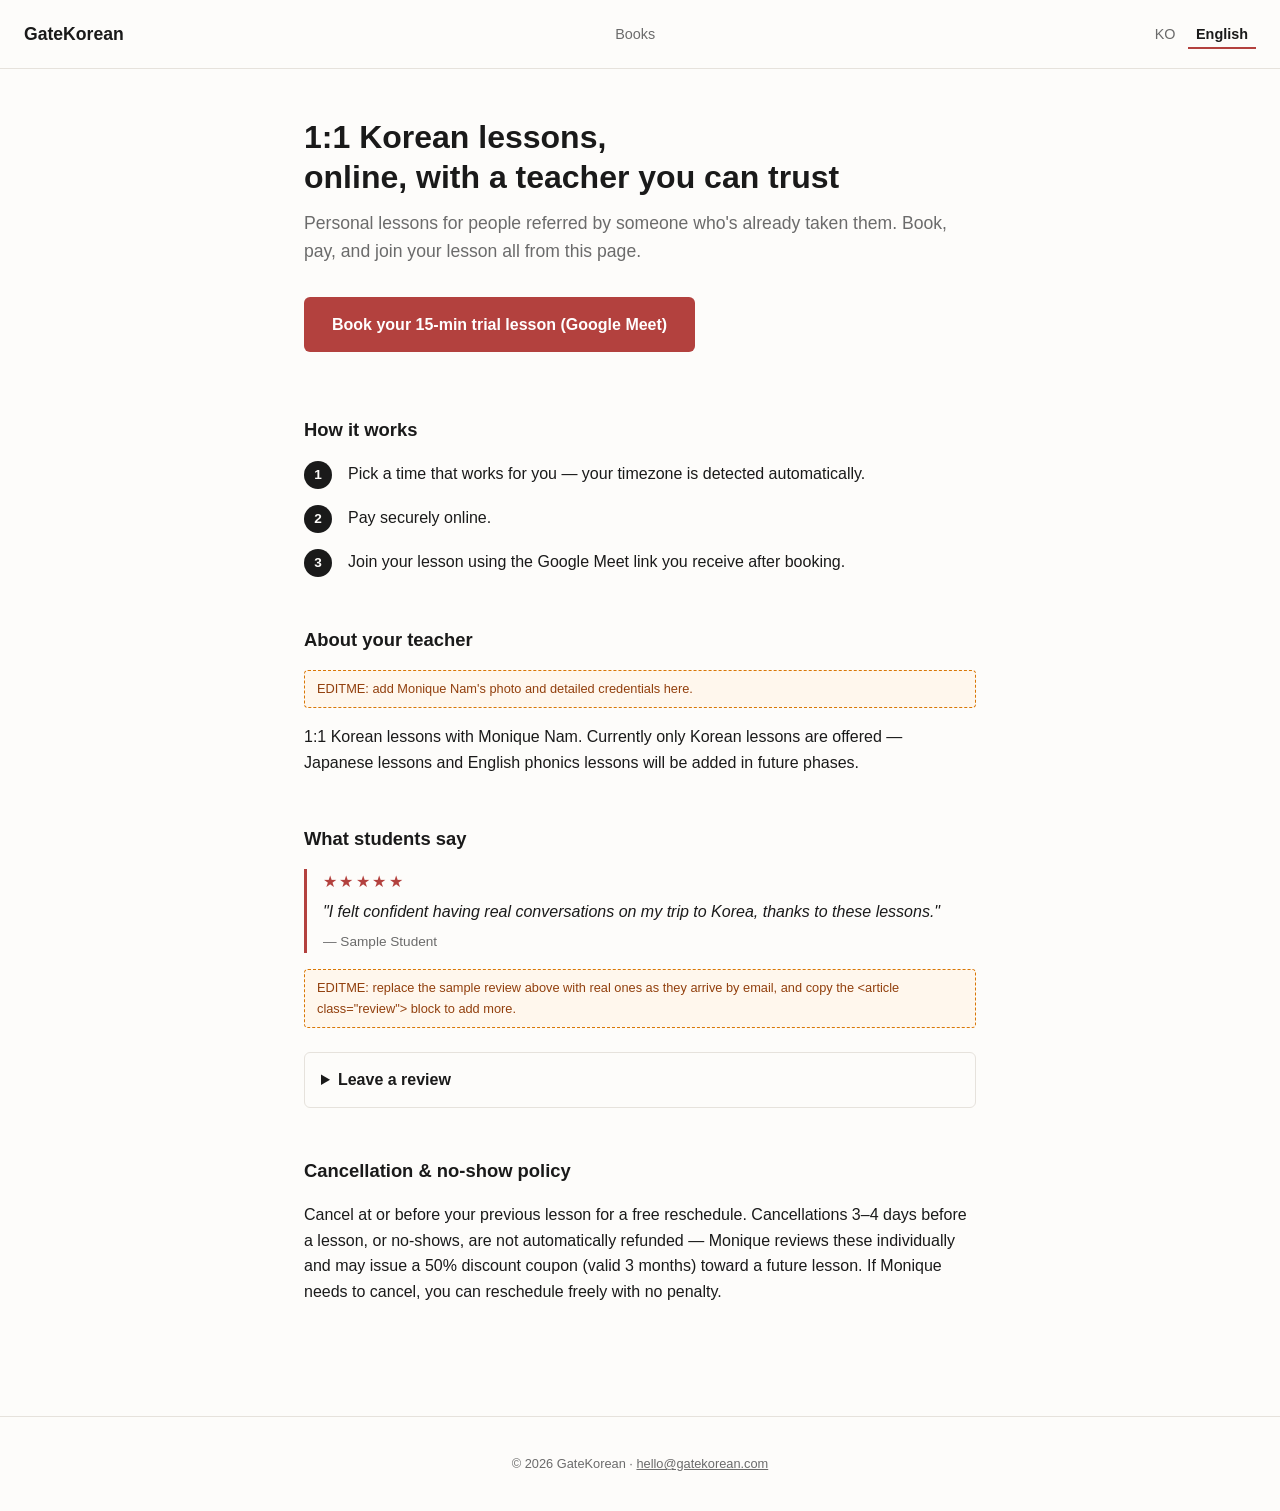
==== en/index.html @ 8f3b7440 "Add student review section and book archive pages Reviews are curated by hand from Formspree-emailed" ====
<!doctype html>
<html lang="en">
<head>
<meta charset="utf-8">
<meta name="viewport" content="width=device-width, initial-scale=1">
<title>1:1 Online Korean Lessons with Monique</title>
<meta name="description" content="Personal 1:1 Korean lessons over video. Book, pay, and join your lesson all in one place.">
<link rel="stylesheet" href="/assets/style.css">
</head>
<body>
<header class="site">
  <a class="brand" href="/en/">GateKorean</a>
  <nav class="site-nav">
    <a href="/en/books/">Books</a>
  </nav>
  <nav class="lang-toggle">
    <a href="/ko/">KO</a>
    <a href="/en/" class="active">English</a>
  </nav>
</header>

<main>
  <div class="wrap">
    <h1>1:1 Korean lessons,<br>online, with a teacher you can trust</h1>
    <p class="tagline">Personal lessons for people referred by someone who's already taken them. Book, pay, and join your lesson all from this page.</p>

    <a class="cta" href="https://cal.com/moniquenam/moniquekor-trial-lesson-15min" target="_blank" rel="noopener">Book your 15-min trial lesson (Google Meet)</a>

    <section>
      <h2>How it works</h2>
      <ol class="steps">
        <li><span class="num">1</span><span>Pick a time that works for you — your timezone is detected automatically.</span></li>
        <li><span class="num">2</span><span>Pay securely online.</span></li>
        <li><span class="num">3</span><span>Join your lesson using the Google Meet link you receive after booking.</span></li>
      </ol>
    </section>

    <section>
      <h2>About your teacher</h2>
      <div class="placeholder">EDITME: add Monique Nam's photo and detailed credentials here.</div>
      <p>1:1 Korean lessons with Monique Nam. Currently only Korean lessons are offered — Japanese lessons and English phonics lessons will be added in future phases.</p>
    </section>

    <section>
      <h2>What students say</h2>

      <div class="reviews">
        <article class="review">
          <div class="review-stars" aria-hidden="true">★★★★★</div>
          <p class="review-comment">"I felt confident having real conversations on my trip to Korea, thanks to these lessons."</p>
          <p class="review-name">— Sample Student</p>
        </article>
      </div>
      <div class="placeholder">EDITME: replace the sample review above with real ones as they arrive by email, and copy the &lt;article class="review"&gt; block to add more.</div>

      <details class="review-form-wrap">
        <summary>Leave a review</summary>
        <form class="review-form" action="https://formspree.io/f/EDITME" method="POST">
          <label for="review-name">Name</label>
          <input type="text" id="review-name" name="name" required>

          <fieldset class="star-rating">
            <legend>Rating</legend>
            <input type="radio" id="star5" name="rating" value="5" required><label for="star5" title="5 stars">★</label>
            <input type="radio" id="star4" name="rating" value="4"><label for="star4" title="4 stars">★</label>
            <input type="radio" id="star3" name="rating" value="3"><label for="star3" title="3 stars">★</label>
            <input type="radio" id="star2" name="rating" value="2"><label for="star2" title="2 stars">★</label>
            <input type="radio" id="star1" name="rating" value="1"><label for="star1" title="1 star">★</label>
          </fieldset>

          <label for="review-comment">Comment</label>
          <textarea id="review-comment" name="comment" rows="4" required></textarea>

          <input type="text" name="_gotcha" style="display:none" tabindex="-1" autocomplete="off">
          <input type="hidden" name="_subject" value="New review — GateKorean">

          <button type="submit" class="cta">Submit review</button>
        </form>
      </details>
    </section>

    <section>
      <h2>Cancellation & no-show policy</h2>
      <p>Cancel at or before your previous lesson for a free reschedule. Cancellations 3–4 days before a lesson, or no-shows, are not automatically refunded — Monique reviews these individually and may issue a 50% discount coupon (valid 3 months) toward a future lesson. If Monique needs to cancel, you can reschedule freely with no penalty.</p>
    </section>
  </div>
</main>

<footer class="site">
  <p>&copy; 2026 GateKorean · <a href="mailto:hello@gatekorean.com">hello@gatekorean.com</a></p>
</footer>
</body>
</html>
---- assets/style.css ----
:root {
  --ink: #1a1a1a;
  --paper: #fdfcfa;
  --accent: #b3413e;
  --muted: #6b6b6b;
  --line: #e6e2dc;
  --max-width: 720px;
}

* { box-sizing: border-box; }

html { scroll-behavior: smooth; }

body {
  margin: 0;
  font-family: -apple-system, BlinkMacSystemFont, "Apple SD Gothic Neo", "Noto Sans KR", "Segoe UI", sans-serif;
  color: var(--ink);
  background: var(--paper);
  line-height: 1.6;
}

.wrap {
  max-width: var(--max-width);
  margin: 0 auto;
  padding: 0 1.5rem;
}

header.site {
  display: flex;
  align-items: center;
  justify-content: space-between;
  padding: 1.25rem 1.5rem;
  border-bottom: 1px solid var(--line);
}

header.site .brand {
  font-weight: 700;
  font-size: 1.1rem;
  text-decoration: none;
  color: var(--ink);
}

.site-nav a {
  color: var(--muted);
  text-decoration: none;
  font-size: 0.9rem;
  padding: 0.3rem 0.5rem;
}

.site-nav a:hover,
.site-nav a[aria-current="page"] {
  color: var(--ink);
  font-weight: 700;
}

.lang-toggle a {
  color: var(--muted);
  text-decoration: none;
  font-size: 0.9rem;
  padding: 0.3rem 0.5rem;
}

.lang-toggle a.active {
  color: var(--ink);
  font-weight: 700;
  border-bottom: 2px solid var(--accent);
}

main .wrap { padding-top: 3rem; padding-bottom: 4rem; }

h1 {
  font-size: 2rem;
  line-height: 1.25;
  margin: 0 0 0.75rem;
}

.tagline {
  font-size: 1.1rem;
  color: var(--muted);
  margin: 0 0 2rem;
}

.cta {
  display: inline-block;
  background: var(--accent);
  color: #fff;
  text-decoration: none;
  font-weight: 700;
  padding: 0.9rem 1.75rem;
  border-radius: 6px;
  margin-bottom: 3rem;
}

.cta:hover { opacity: 0.9; }

section {
  margin-bottom: 3rem;
}

section h2 {
  font-size: 1.15rem;
  margin-bottom: 1rem;
}

.steps {
  list-style: none;
  padding: 0;
  margin: 0;
  display: grid;
  gap: 1rem;
}

.steps li {
  display: flex;
  gap: 1rem;
  align-items: flex-start;
}

.steps .num {
  flex-shrink: 0;
  width: 28px;
  height: 28px;
  border-radius: 50%;
  background: var(--ink);
  color: var(--paper);
  display: flex;
  align-items: center;
  justify-content: center;
  font-size: 0.85rem;
  font-weight: 700;
}

.testimonial {
  border-left: 3px solid var(--accent);
  padding-left: 1rem;
  color: var(--muted);
  font-style: italic;
  margin-bottom: 1rem;
}

.testimonial cite {
  display: block;
  margin-top: 0.4rem;
  font-style: normal;
  font-size: 0.85rem;
  color: var(--ink);
}

footer.site {
  border-top: 1px solid var(--line);
  padding: 1.5rem;
  text-align: center;
  color: var(--muted);
  font-size: 0.8rem;
}

footer.site a {
  color: var(--muted);
}

.placeholder {
  background: #fff7ed;
  border: 1px dashed #d97706;
  padding: 0.5rem 0.75rem;
  font-size: 0.8rem;
  color: #92400e;
  border-radius: 4px;
  margin-bottom: 1rem;
}

/* Reviews */

.reviews {
  display: grid;
  gap: 1.5rem;
  margin: 0 0 1rem;
}

.review {
  border-left: 3px solid var(--accent);
  padding-left: 1rem;
}

.review-stars {
  color: var(--accent);
  letter-spacing: 0.15rem;
  margin-bottom: 0.3rem;
}

.review-comment {
  font-style: italic;
  margin: 0 0 0.4rem;
}

.review-name {
  font-size: 0.85rem;
  color: var(--muted);
  margin: 0;
}

.review-form-wrap {
  margin-top: 1.5rem;
  border: 1px solid var(--line);
  border-radius: 6px;
  padding: 0 1rem;
}

.review-form-wrap summary {
  cursor: pointer;
  font-weight: 700;
  padding: 0.9rem 0;
}

.review-form {
  display: grid;
  gap: 0.9rem;
  padding-bottom: 1.25rem;
}

.review-form label {
  font-size: 0.85rem;
  font-weight: 700;
}

.review-form input[type="text"],
.review-form textarea {
  font: inherit;
  width: 100%;
  padding: 0.6rem 0.75rem;
  border: 1px solid var(--line);
  border-radius: 4px;
  background: #fff;
  color: var(--ink);
}

.review-form textarea { resize: vertical; }

.review-form .cta {
  border: 0;
  cursor: pointer;
  font: inherit;
  justify-self: start;
}

.star-rating {
  border: 0;
  padding: 0;
  margin: 0;
  display: flex;
  flex-direction: row-reverse;
  justify-content: flex-end;
  gap: 0.1rem;
}

.star-rating legend {
  font-size: 0.85rem;
  font-weight: 700;
  padding: 0;
  margin-bottom: 0.2rem;
  width: 100%;
}

.star-rating input {
  position: absolute;
  opacity: 0;
  width: 1px;
  height: 1px;
}

.star-rating label {
  font-size: 1.7rem;
  color: var(--line);
  cursor: pointer;
  line-height: 1;
  padding: 0 0.05rem;
}

.star-rating input:checked ~ label,
.star-rating label:hover,
.star-rating label:hover ~ label {
  color: var(--accent);
}

/* Book archive */

.book-list {
  display: grid;
  gap: 2rem;
  margin: 1.5rem 0 3rem;
}

.book {
  display: flex;
  gap: 1.25rem;
  align-items: flex-start;
}

.book-cover {
  border-radius: 4px;
  box-shadow: 0 1px 4px rgba(0, 0, 0, 0.15);
  flex-shrink: 0;
  object-fit: cover;
  background: var(--line);
}

.book-cover.placeholder-cover {
  display: flex;
  align-items: center;
  justify-content: center;
  text-align: center;
  font-size: 0.7rem;
  color: var(--muted);
  padding: 0.5rem;
}

.book-title {
  font-size: 1.05rem;
  margin: 0 0 0.15rem;
}

.book-author {
  font-size: 0.85rem;
  color: var(--muted);
  margin: 0 0 0.75rem;
}

.book-quote {
  border-left: 3px solid var(--accent);
  padding-left: 0.85rem;
  margin: 0 0 0.75rem;
  font-style: italic;
  color: var(--ink);
}

.book-comment {
  margin: 0;
  color: var(--muted);
}

@media (max-width: 480px) {
  .book { flex-direction: column; }
}
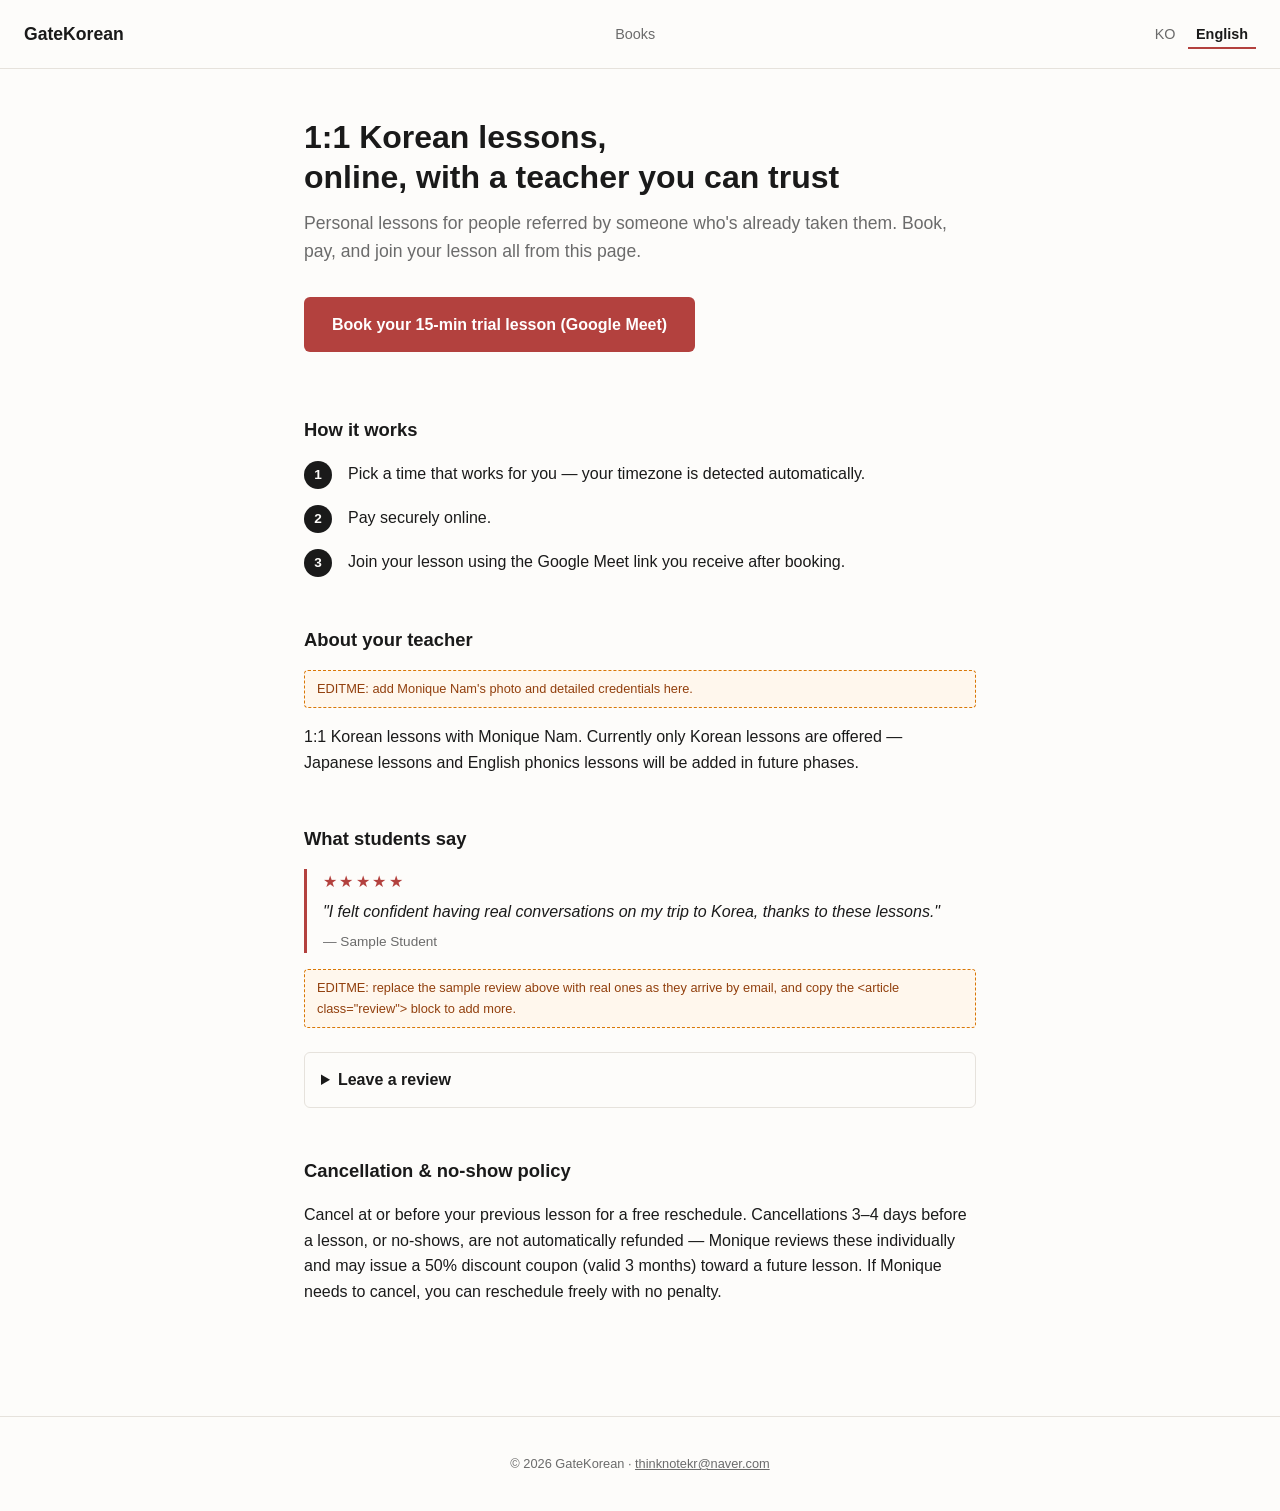
==== commit ba4a78df: "Update contact email to thinknotekr@naver.com Co-Authored-By: Claude Sonnet 5 <noreply@anthropic.com" ====
--- a/en/index.html
+++ b/en/index.html
@@ -87,7 +87,7 @@
 </main>
 
 <footer class="site">
-  <p>&copy; 2026 GateKorean · <a href="mailto:hello@gatekorean.com">hello@gatekorean.com</a></p>
+  <p>&copy; 2026 GateKorean · <a href="mailto:thinknotekr@naver.com">thinknotekr@naver.com</a></p>
 </footer>
 </body>
 </html>
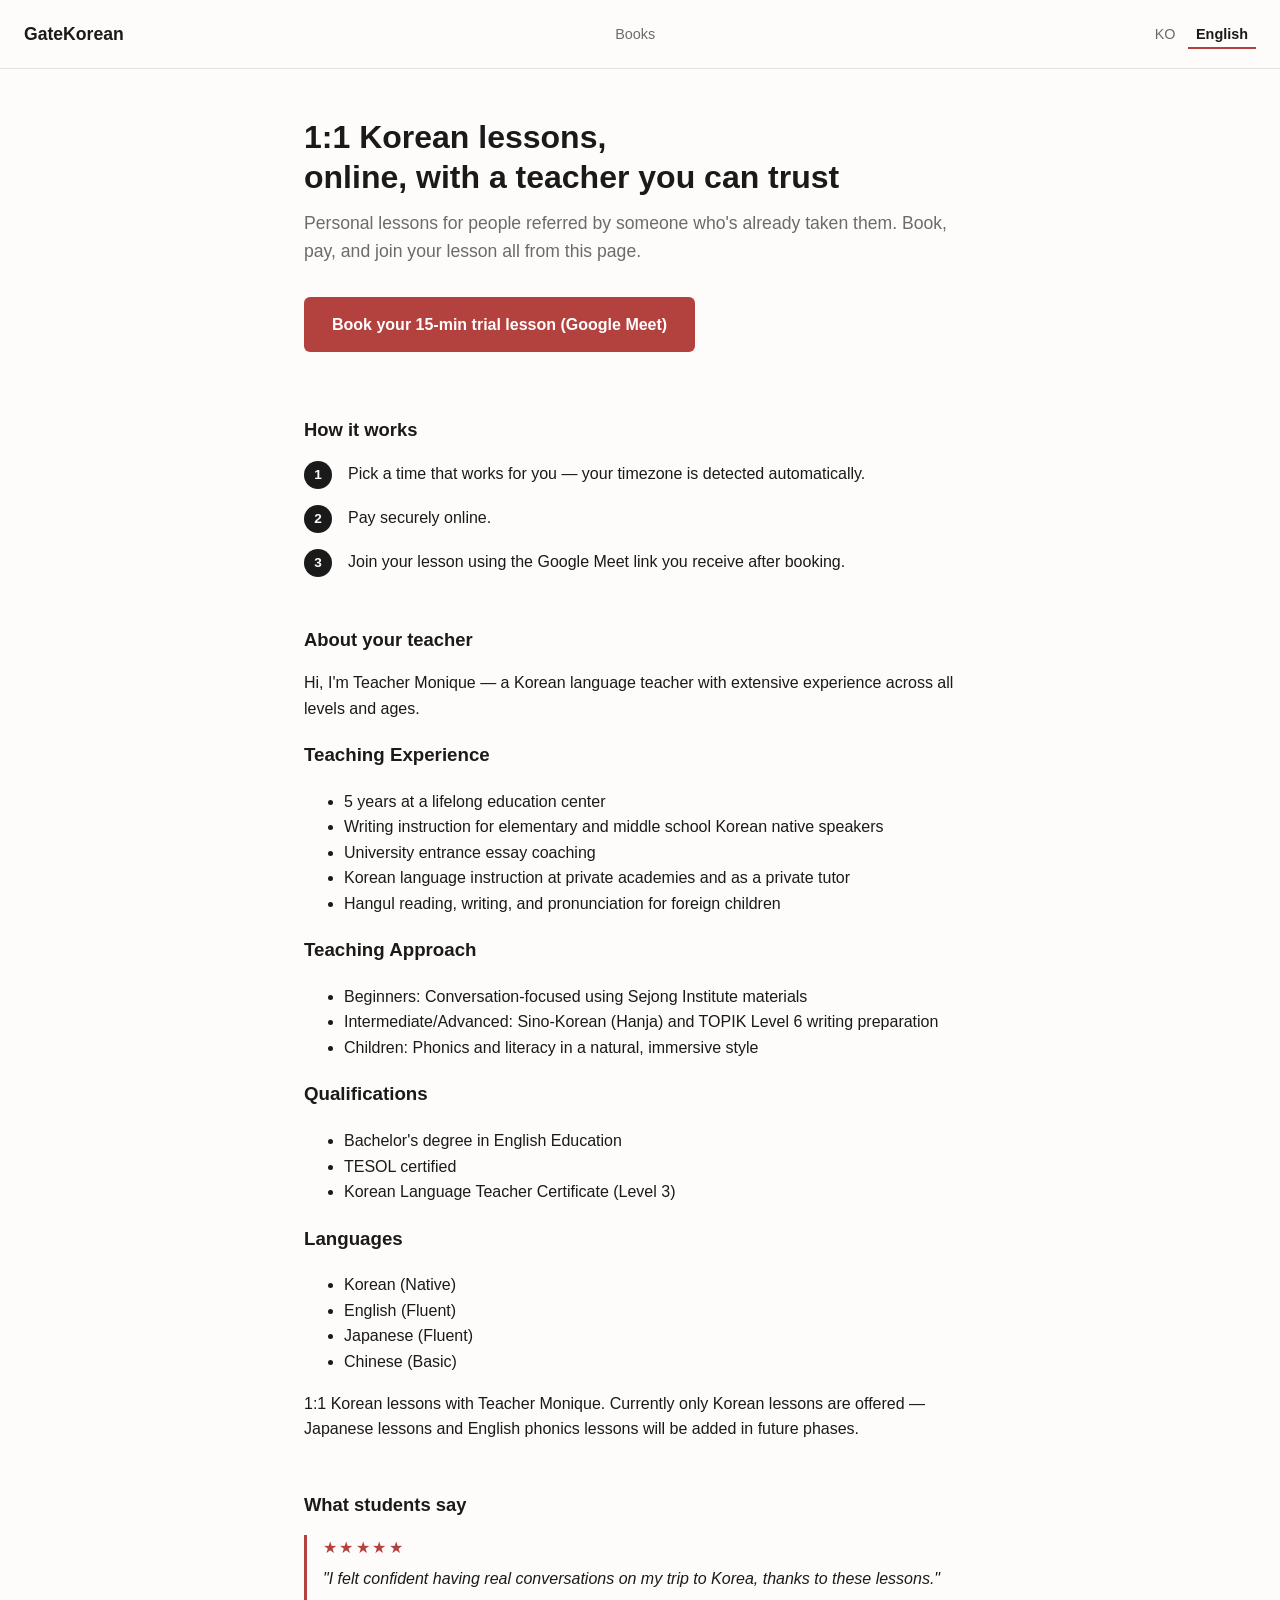
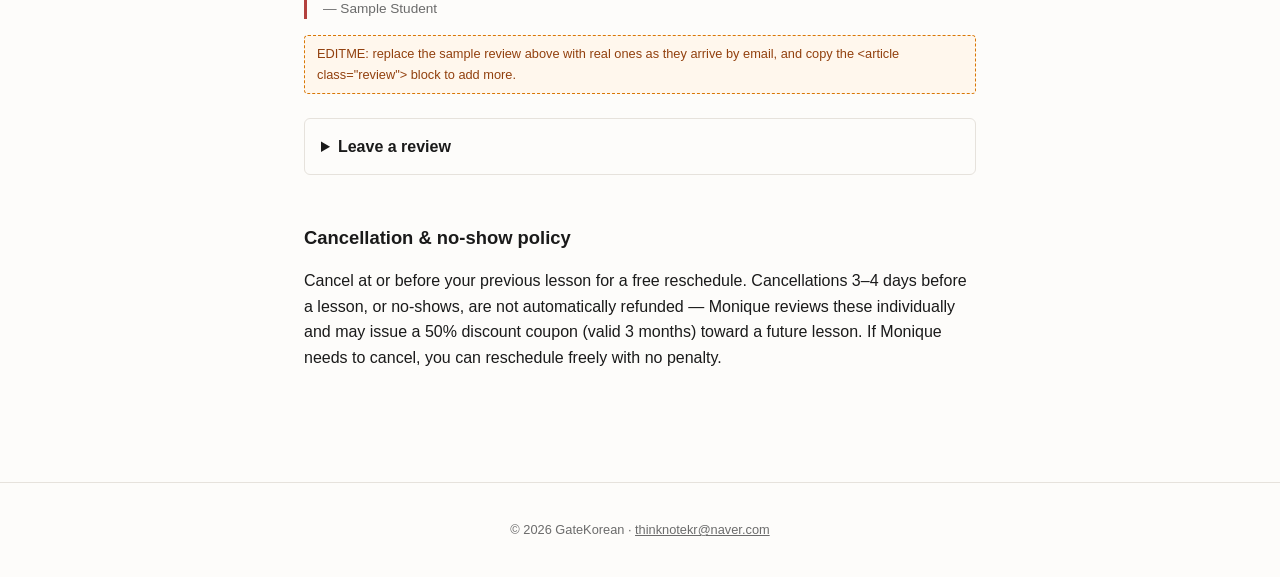
==== commit 7f89ab21: "Rename teacher to Teacher Monique and add full bio Replace placeholder teacher intro with detailed b" ====
--- a/en/index.html
+++ b/en/index.html
@@ -37,8 +37,40 @@
 
     <section>
       <h2>About your teacher</h2>
-      <div class="placeholder">EDITME: add Monique Nam's photo and detailed credentials here.</div>
-      <p>1:1 Korean lessons with Monique Nam. Currently only Korean lessons are offered — Japanese lessons and English phonics lessons will be added in future phases.</p>
+      <p>Hi, I'm Teacher Monique — a Korean language teacher with extensive experience across all levels and ages.</p>
+
+      <h3>Teaching Experience</h3>
+      <ul>
+        <li>5 years at a lifelong education center</li>
+        <li>Writing instruction for elementary and middle school Korean native speakers</li>
+        <li>University entrance essay coaching</li>
+        <li>Korean language instruction at private academies and as a private tutor</li>
+        <li>Hangul reading, writing, and pronunciation for foreign children</li>
+      </ul>
+
+      <h3>Teaching Approach</h3>
+      <ul>
+        <li>Beginners: Conversation-focused using Sejong Institute materials</li>
+        <li>Intermediate/Advanced: Sino-Korean (Hanja) and TOPIK Level 6 writing preparation</li>
+        <li>Children: Phonics and literacy in a natural, immersive style</li>
+      </ul>
+
+      <h3>Qualifications</h3>
+      <ul>
+        <li>Bachelor's degree in English Education</li>
+        <li>TESOL certified</li>
+        <li>Korean Language Teacher Certificate (Level 3)</li>
+      </ul>
+
+      <h3>Languages</h3>
+      <ul>
+        <li>Korean (Native)</li>
+        <li>English (Fluent)</li>
+        <li>Japanese (Fluent)</li>
+        <li>Chinese (Basic)</li>
+      </ul>
+
+      <p>1:1 Korean lessons with Teacher Monique. Currently only Korean lessons are offered — Japanese lessons and English phonics lessons will be added in future phases.</p>
     </section>
 
     <section>
@@ -55,7 +87,7 @@
 
       <details class="review-form-wrap">
         <summary>Leave a review</summary>
-        <form class="review-form" action="https://formspree.io/f/EDITME" method="POST">
+        <form class="review-form" action="https://formspree.io/f/xojgqnlb" method="POST">
           <label for="review-name">Name</label>
           <input type="text" id="review-name" name="name" required>
 
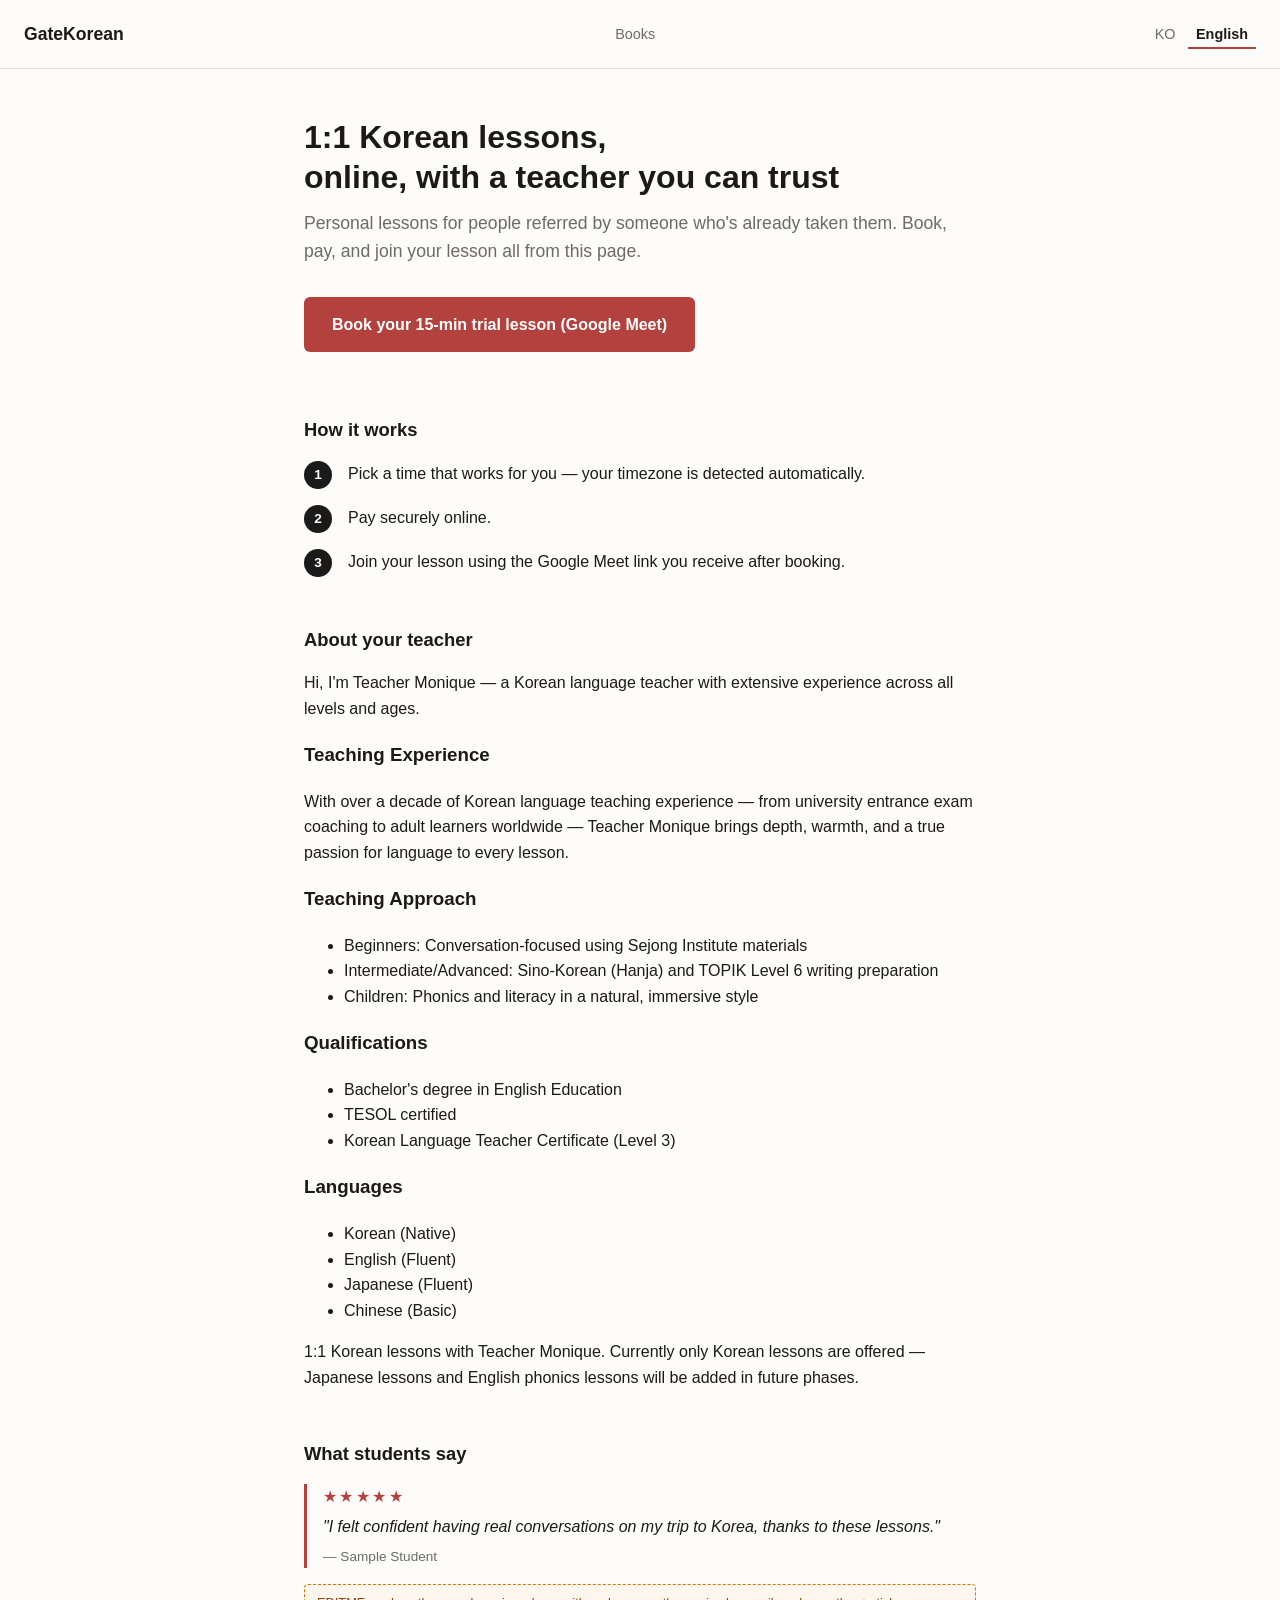
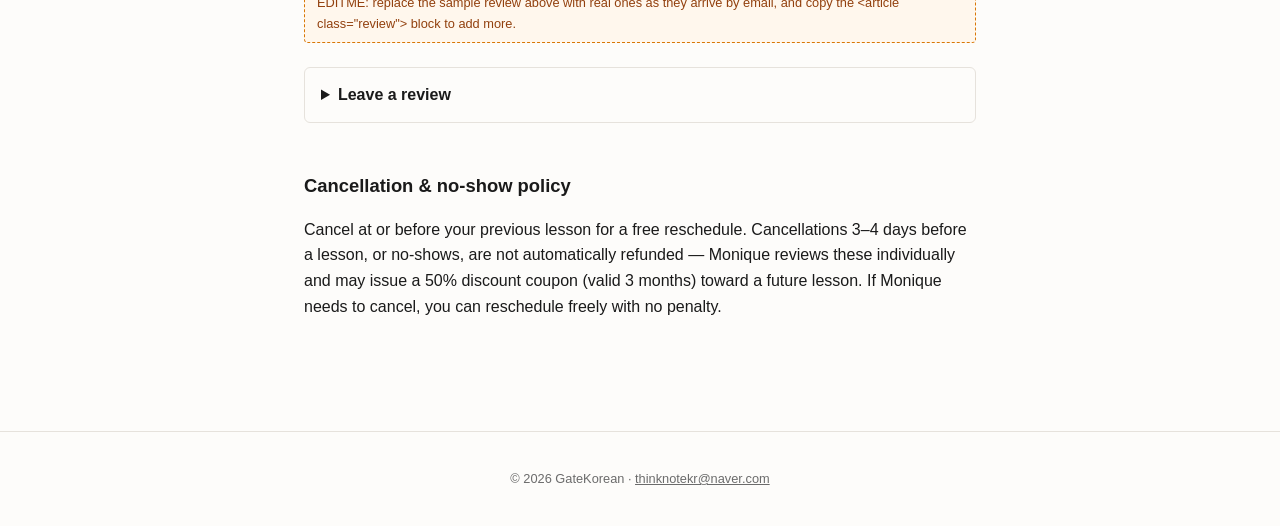
==== commit e591435e: "Replace teaching experience bullets with summary paragraph Co-Authored-By: Claude Sonnet 5 <noreply@" ====
--- a/en/index.html
+++ b/en/index.html
@@ -40,13 +40,7 @@
       <p>Hi, I'm Teacher Monique — a Korean language teacher with extensive experience across all levels and ages.</p>
 
       <h3>Teaching Experience</h3>
-      <ul>
-        <li>5 years at a lifelong education center</li>
-        <li>Writing instruction for elementary and middle school Korean native speakers</li>
-        <li>University entrance essay coaching</li>
-        <li>Korean language instruction at private academies and as a private tutor</li>
-        <li>Hangul reading, writing, and pronunciation for foreign children</li>
-      </ul>
+      <p>With over a decade of Korean language teaching experience — from university entrance exam coaching to adult learners worldwide — Teacher Monique brings depth, warmth, and a true passion for language to every lesson.</p>
 
       <h3>Teaching Approach</h3>
       <ul>
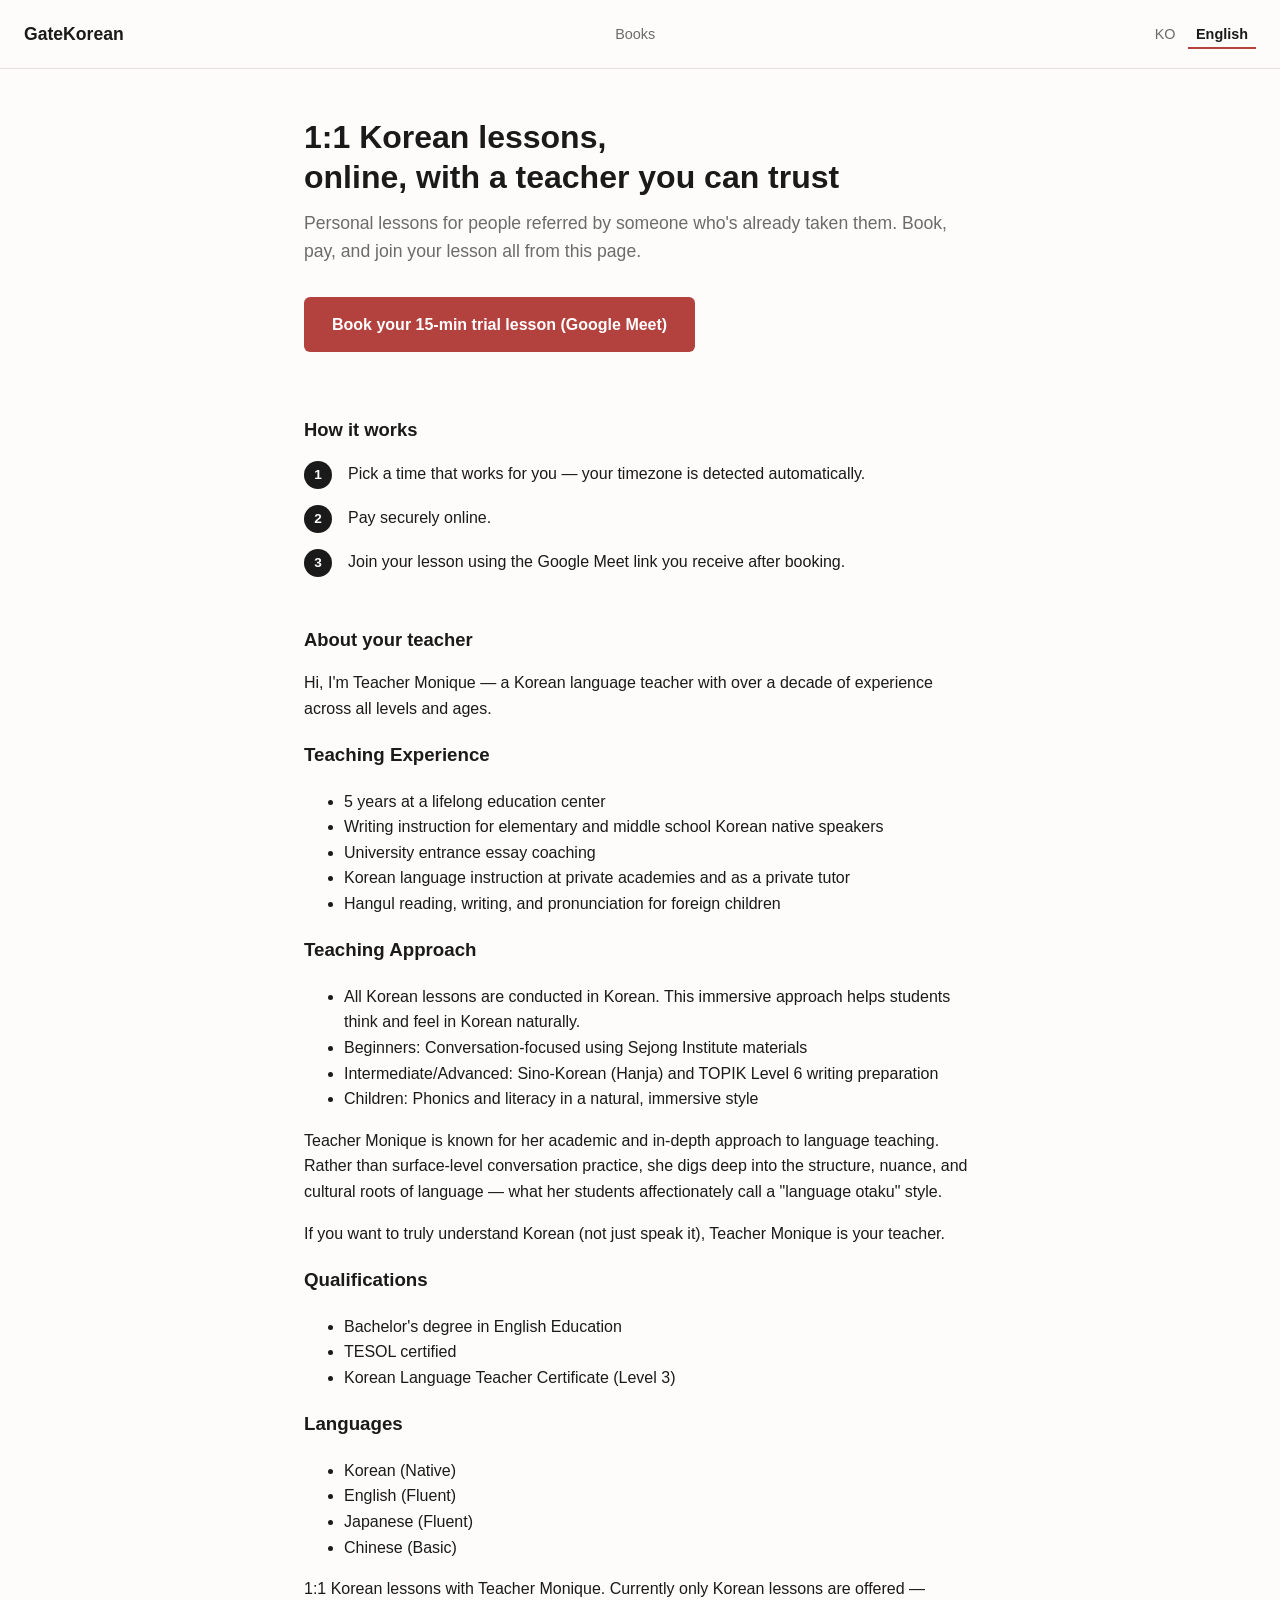
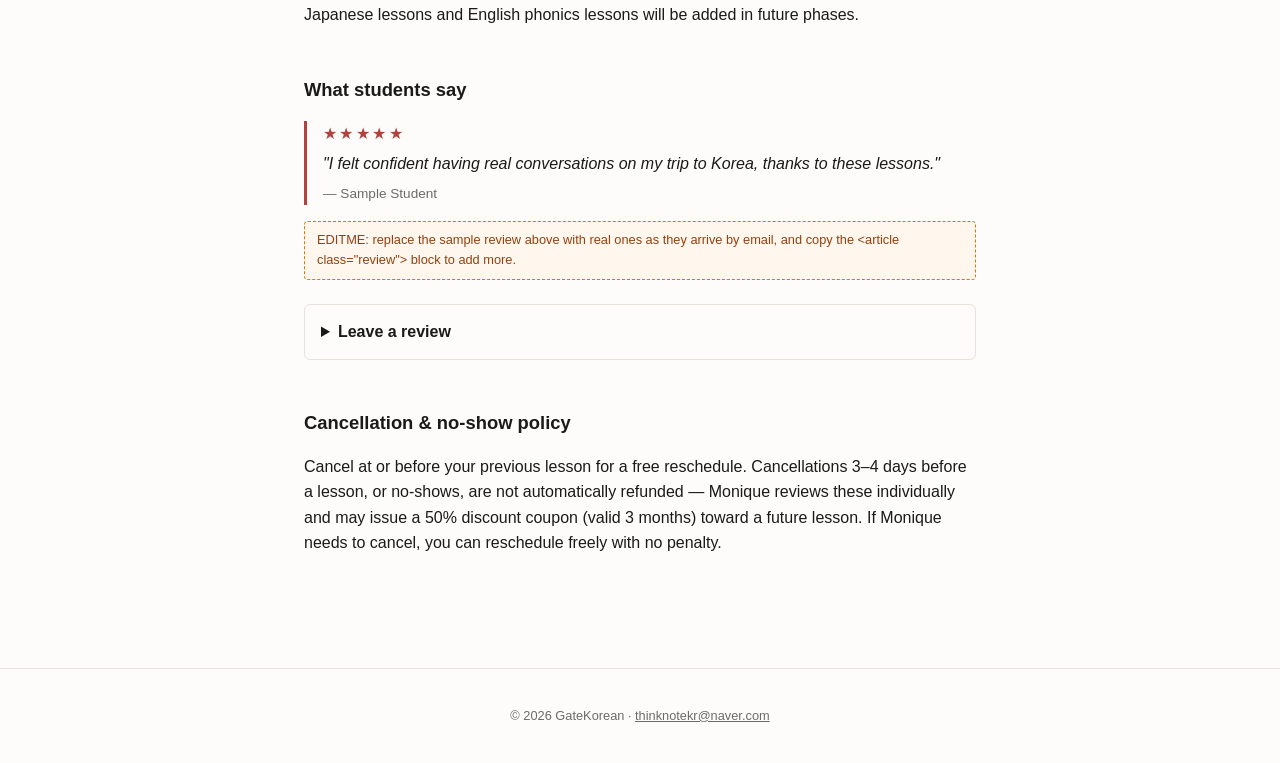
==== commit 7e517bc2: "Expand teacher bio with immersive-approach note and language-otaku framing Restore full teaching exp" ====
--- a/en/index.html
+++ b/en/index.html
@@ -37,17 +37,28 @@
 
     <section>
       <h2>About your teacher</h2>
-      <p>Hi, I'm Teacher Monique — a Korean language teacher with extensive experience across all levels and ages.</p>
+      <p>Hi, I'm Teacher Monique — a Korean language teacher with over a decade of experience across all levels and ages.</p>
 
       <h3>Teaching Experience</h3>
-      <p>With over a decade of Korean language teaching experience — from university entrance exam coaching to adult learners worldwide — Teacher Monique brings depth, warmth, and a true passion for language to every lesson.</p>
+      <ul>
+        <li>5 years at a lifelong education center</li>
+        <li>Writing instruction for elementary and middle school Korean native speakers</li>
+        <li>University entrance essay coaching</li>
+        <li>Korean language instruction at private academies and as a private tutor</li>
+        <li>Hangul reading, writing, and pronunciation for foreign children</li>
+      </ul>
 
       <h3>Teaching Approach</h3>
       <ul>
+        <li>All Korean lessons are conducted in Korean. This immersive approach helps students think and feel in Korean naturally.</li>
         <li>Beginners: Conversation-focused using Sejong Institute materials</li>
         <li>Intermediate/Advanced: Sino-Korean (Hanja) and TOPIK Level 6 writing preparation</li>
         <li>Children: Phonics and literacy in a natural, immersive style</li>
       </ul>
+
+      <p>Teacher Monique is known for her academic and in-depth approach to language teaching. Rather than surface-level conversation practice, she digs deep into the structure, nuance, and cultural roots of language — what her students affectionately call a "language otaku" style.</p>
+
+      <p>If you want to truly understand Korean (not just speak it), Teacher Monique is your teacher.</p>
 
       <h3>Qualifications</h3>
       <ul>
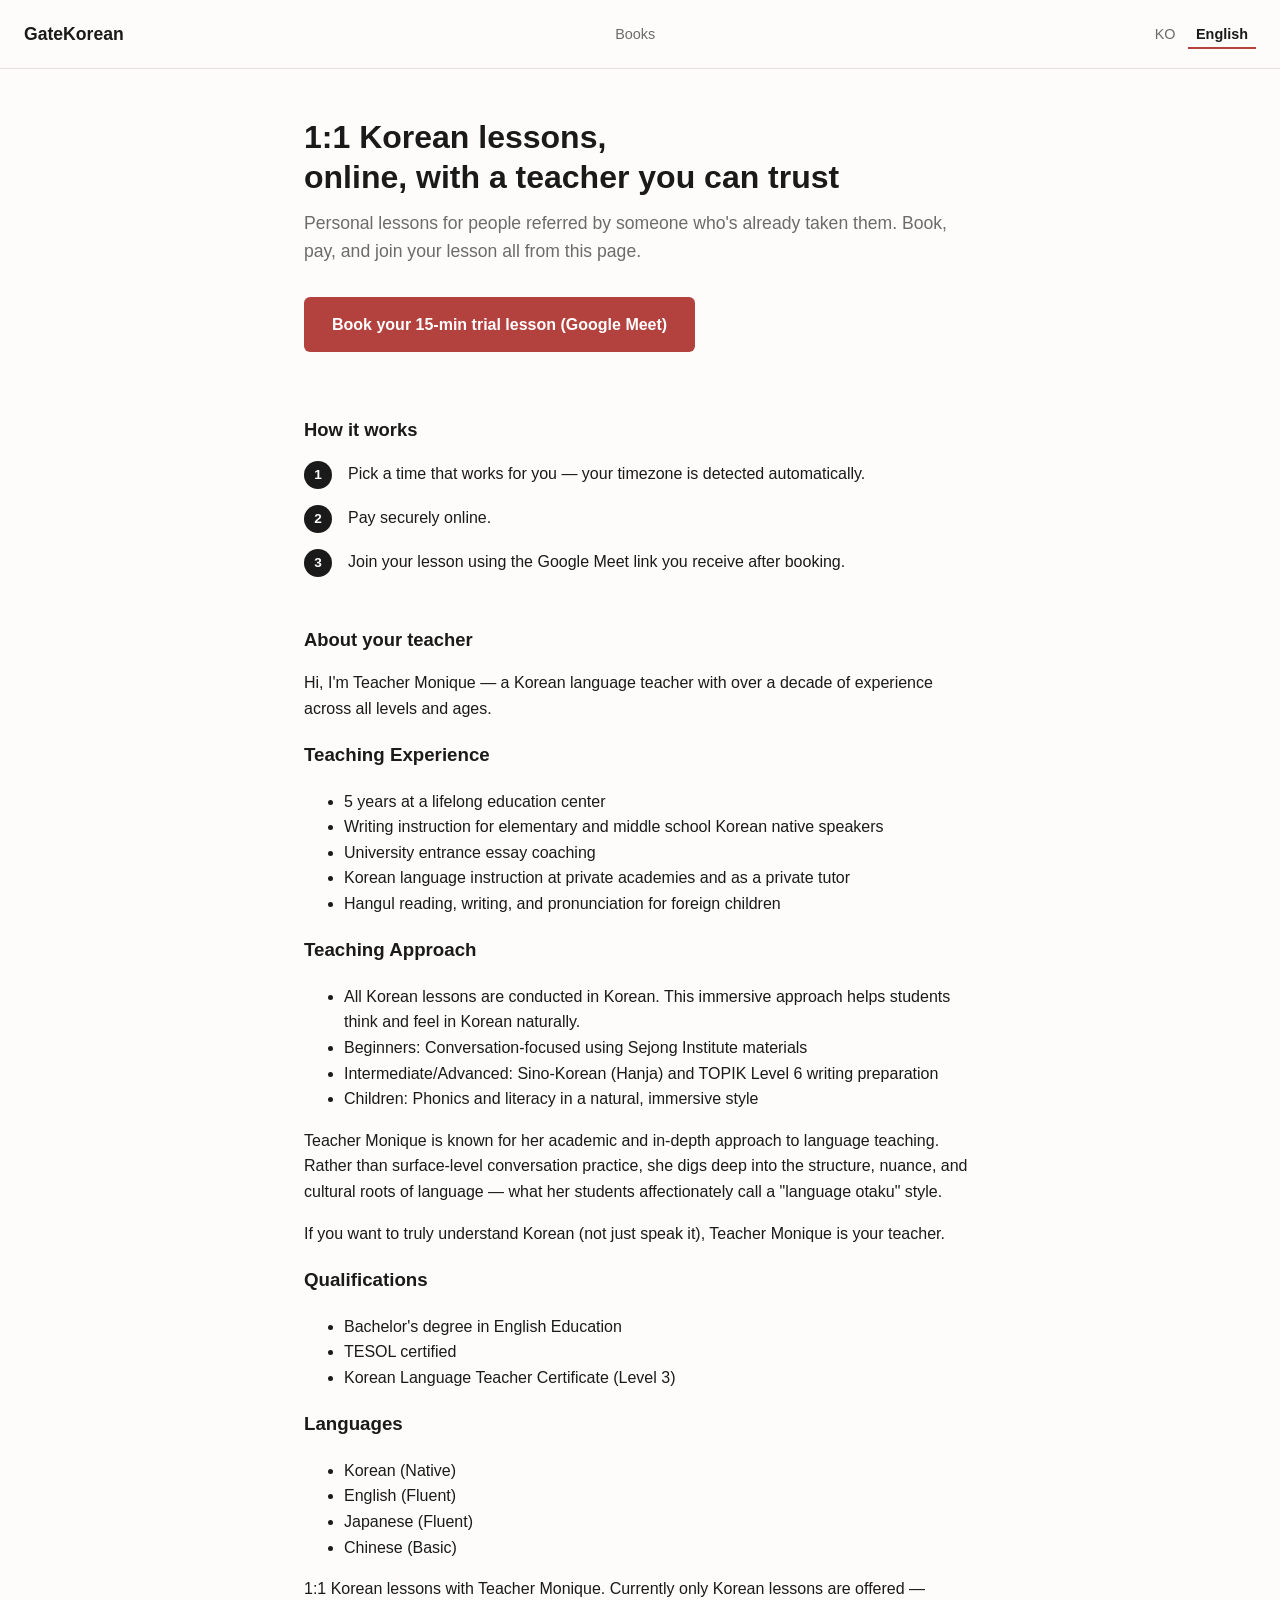
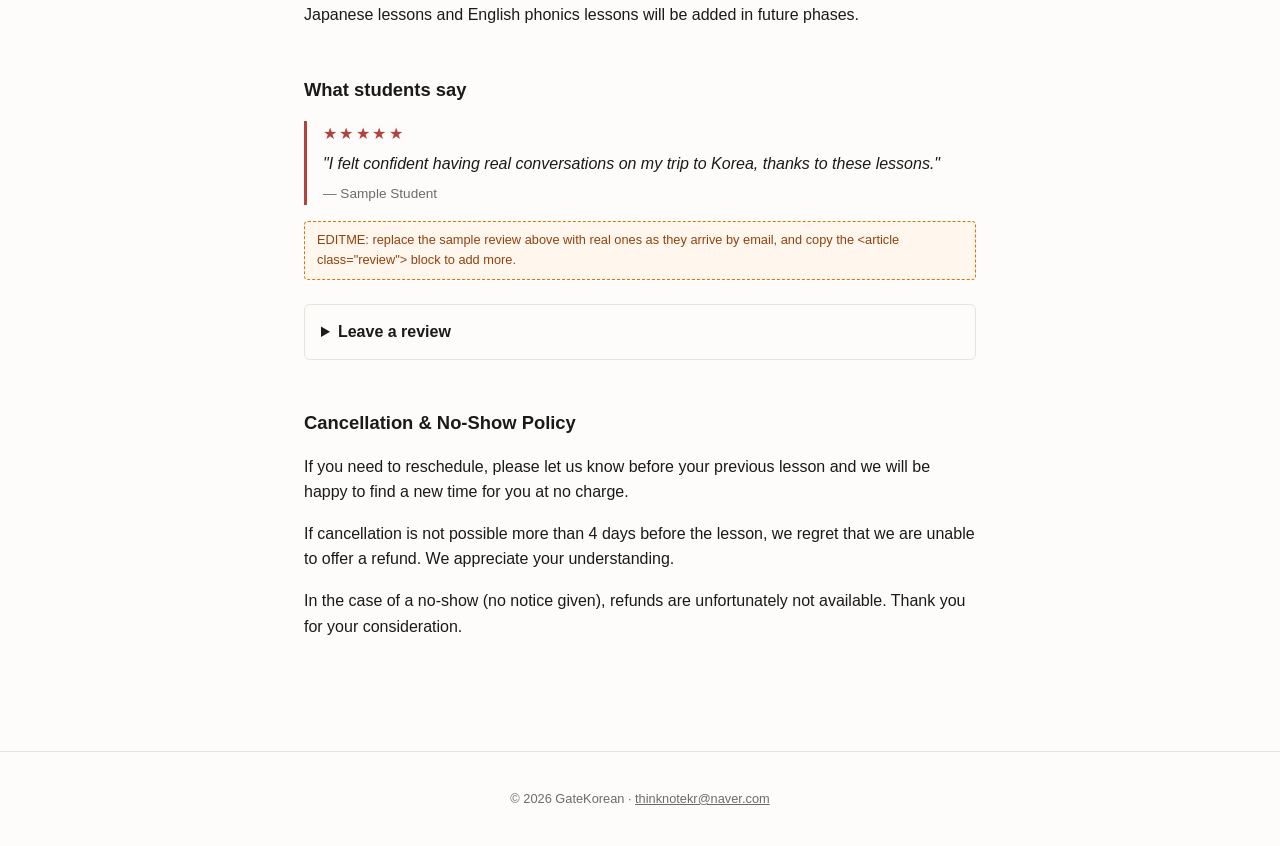
==== commit 105b1922: "Simplify cancellation and no-show policy copy Replace the discount-coupon policy with a straightforw" ====
--- a/en/index.html
+++ b/en/index.html
@@ -117,8 +117,10 @@
     </section>
 
     <section>
-      <h2>Cancellation & no-show policy</h2>
-      <p>Cancel at or before your previous lesson for a free reschedule. Cancellations 3–4 days before a lesson, or no-shows, are not automatically refunded — Monique reviews these individually and may issue a 50% discount coupon (valid 3 months) toward a future lesson. If Monique needs to cancel, you can reschedule freely with no penalty.</p>
+      <h2>Cancellation & No-Show Policy</h2>
+      <p>If you need to reschedule, please let us know before your previous lesson and we will be happy to find a new time for you at no charge.</p>
+      <p>If cancellation is not possible more than 4 days before the lesson, we regret that we are unable to offer a refund. We appreciate your understanding.</p>
+      <p>In the case of a no-show (no notice given), refunds are unfortunately not available. Thank you for your consideration.</p>
     </section>
   </div>
 </main>
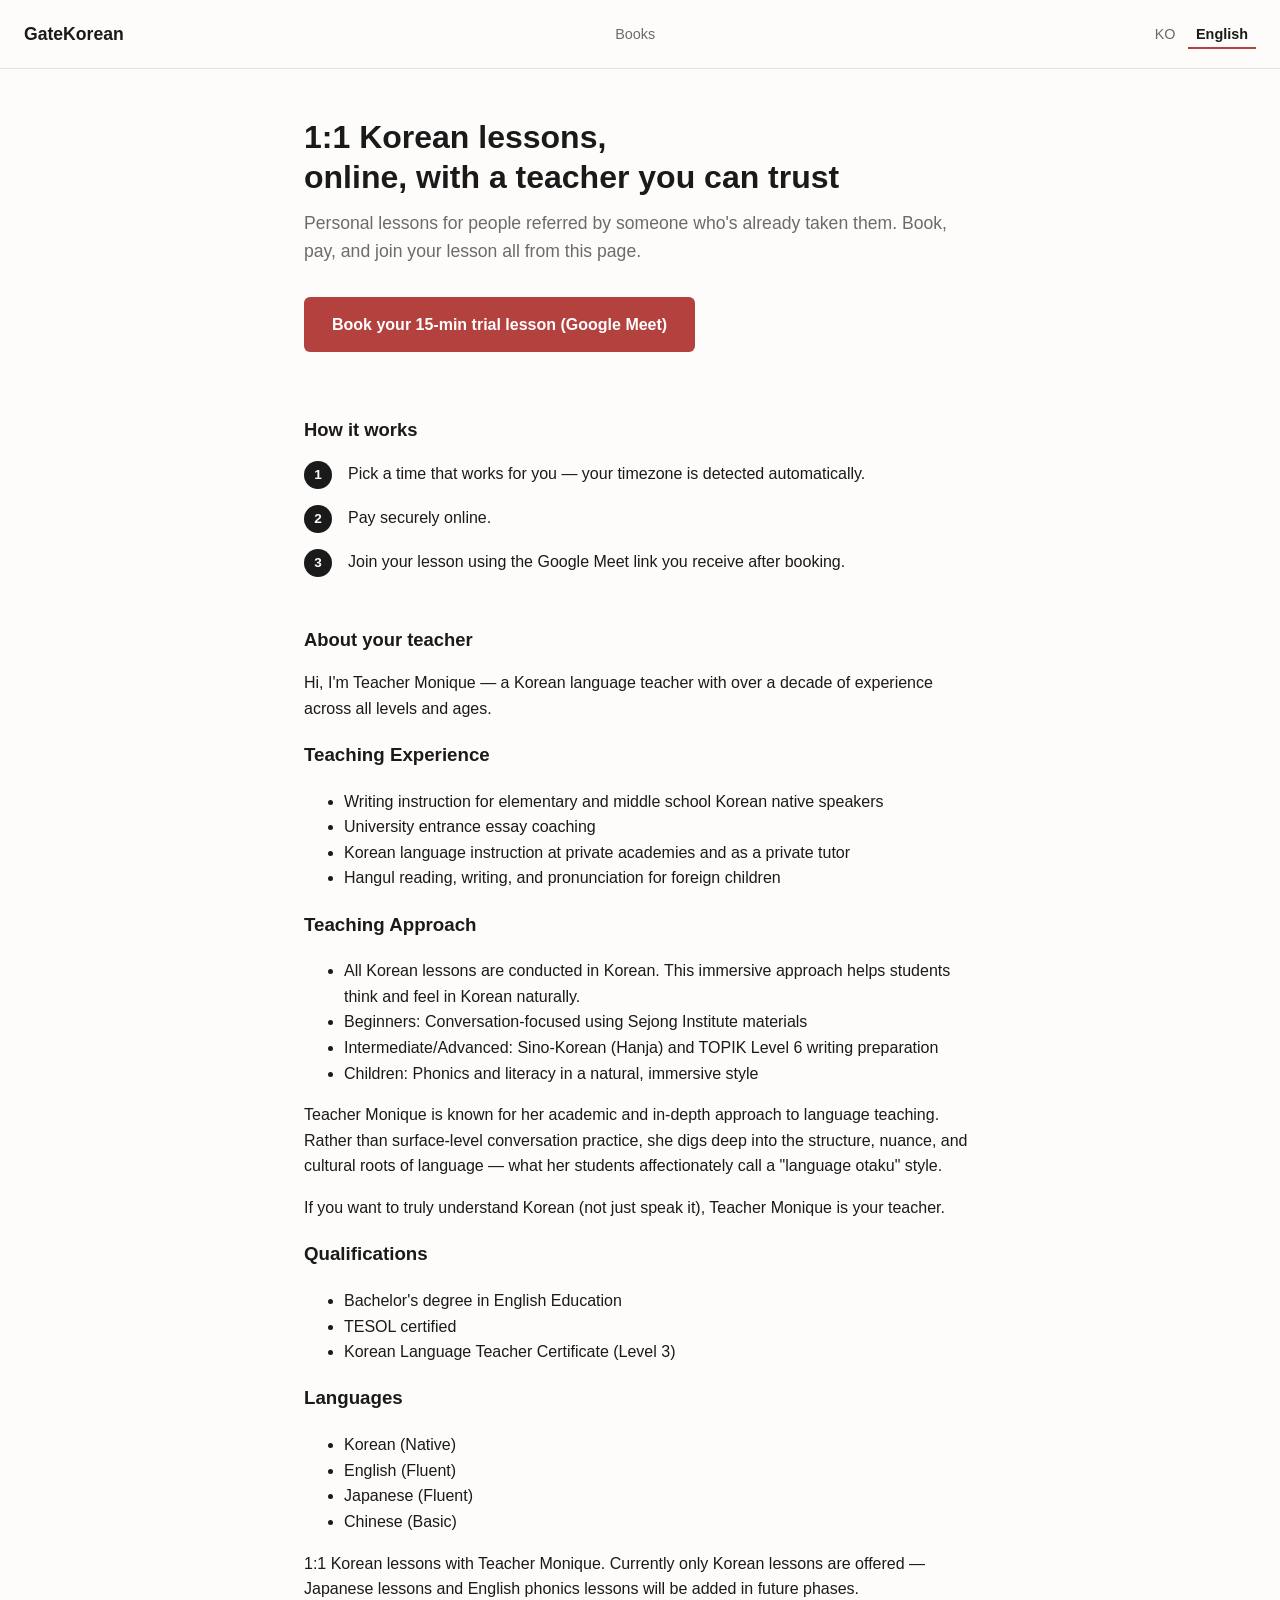
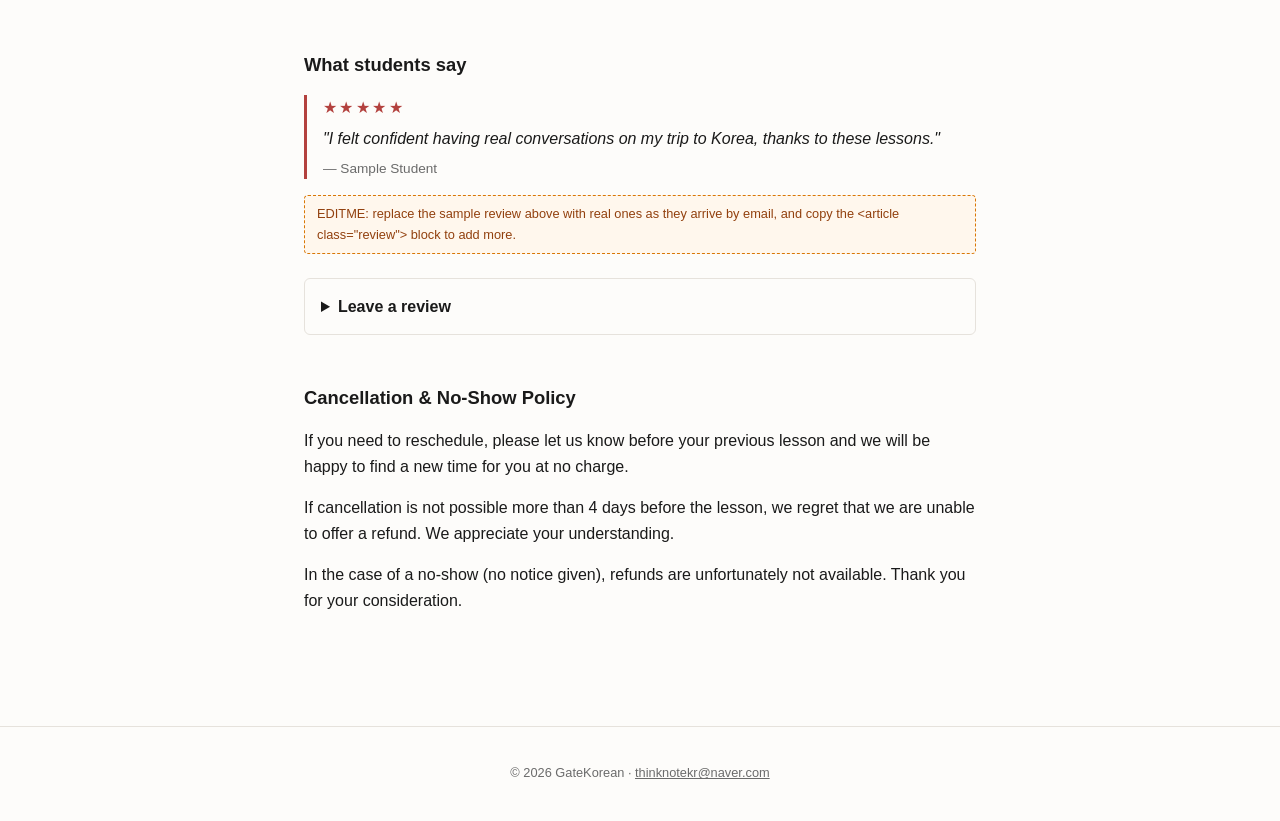
==== commit 16ea2709: "Remove redundant "5 years" bullet from teaching experience lists Intro paragraph already states over" ====
--- a/en/index.html
+++ b/en/index.html
@@ -41,7 +41,6 @@
 
       <h3>Teaching Experience</h3>
       <ul>
-        <li>5 years at a lifelong education center</li>
         <li>Writing instruction for elementary and middle school Korean native speakers</li>
         <li>University entrance essay coaching</li>
         <li>Korean language instruction at private academies and as a private tutor</li>
